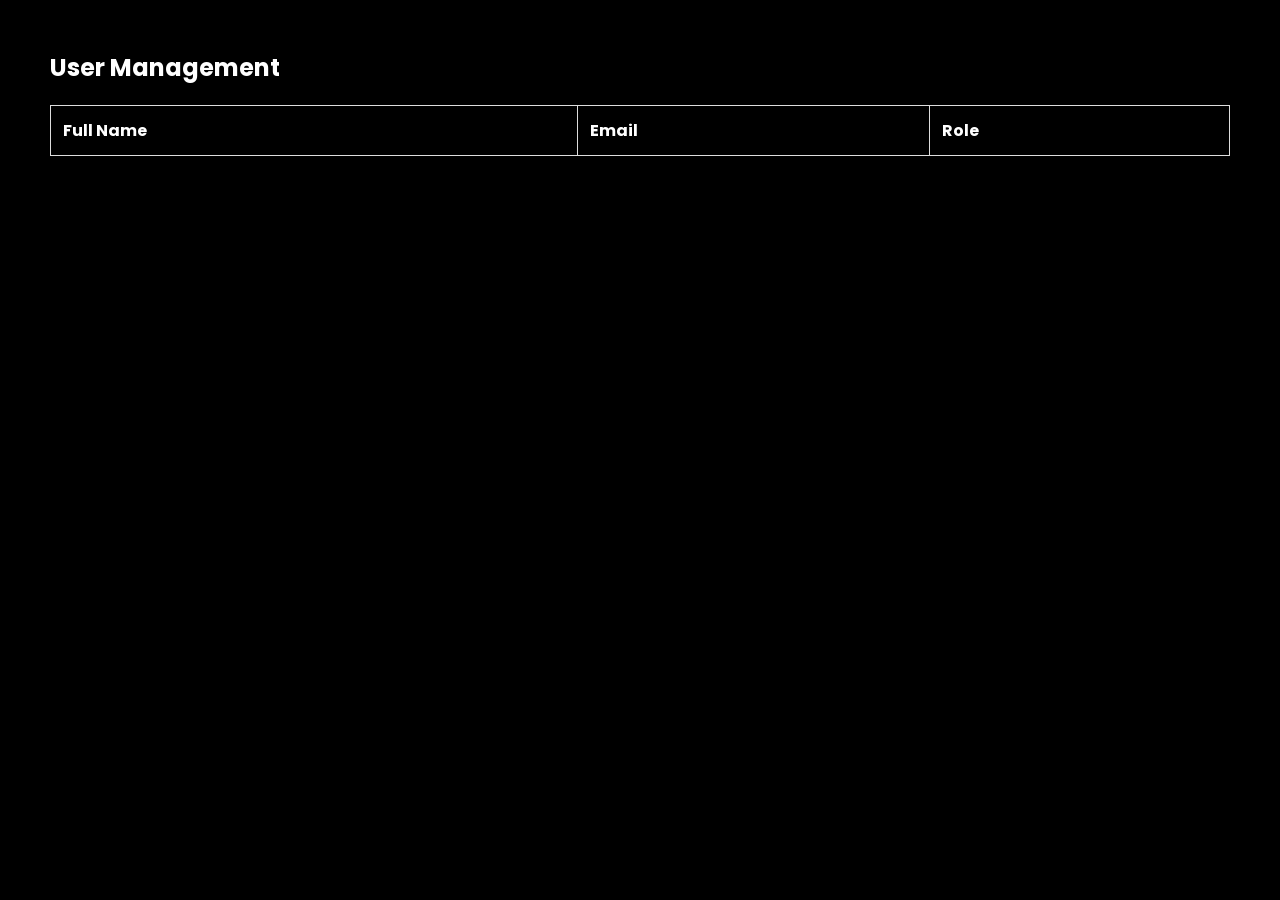
==== admin-dashboard.html @ a07a45c3 "Create admin-dashboard.html for user management" ====
<!DOCTYPE html>
<html lang="en">
<head>
    <title>Admin Dashboard</title>
    <link rel="stylesheet" href="style.css">
    <style>
        .admin-table { width: 100%; border-collapse: collapse; margin-top: 20px; }
        .admin-table th, .admin-table td { padding: 12px; border: 1px solid #ddd; text-align: left; }
    </style>
</head>
<body>
    <div style="padding: 50px;">
        <h2>User Management</h2>
        <table class="admin-table" id="userTable">
            <thead>
                <tr>
                    <th>Full Name</th>
                    <th>Email</th>
                    <th>Role</th>
                </tr>
            </thead>
            <tbody></tbody>
        </table>
    </div>

    <script>
        async function fetchUsers() {
            // Get your stored admin email from localStorage
            const adminEmail = localStorage.getItem('userEmail'); 

            const response = await fetch('https://roboland-backend.onrender.com/api/admin/users', {
                headers: { 'admin-email': adminEmail }
            });

            if (response.ok) {
                const users = await response.json();
                const tbody = document.querySelector('#userTable tbody');
                users.forEach(user => {
                    tbody.innerHTML += `<tr><td>${user.fullName}</td><td>${user.email}</td><td>${user.role}</td></tr>`;
                });
            } else {
                alert("Unauthorized access!");
                window.location.href = "login.html";
            }
        }
        fetchUsers();
    </script>
</body>
</html>
---- style.css ----
/* ==========================================
ROBOLAND v2 - CYBER NEON GREEN EDITION
Complete Replacement style.css
========================================== */

@import url('https://fonts.googleapis.com/css2?family=Poppins:wght@300;400;500;600;700;800&display=swap');

:root{
--primary:#00ff66;
--primary-dark:#00cc52;
--bg:#000000;
--bg-secondary:#050505;
--card:#111111;
--text:#ffffff;
--border:#00ff66;
}

*{
margin:0;
padding:0;
box-sizing:border-box;
font-family:'Poppins',sans-serif;
}

html{
scroll-behavior:smooth;
}

body{
background:var(--bg);
color:var(--text);
min-height:100vh;
overflow-x:hidden;
}

/* Background Glow */

body::before{
content:"";
position:fixed;
top:0;
left:0;
width:100%;
height:100%;

```
background:
radial-gradient(circle at top right,
rgba(0,255,102,.10),
transparent 35%);

pointer-events:none;
z-index:-1;
```

}

/* ==========================
NAVBAR
========================== */

.navbar{
display:flex;
justify-content:space-between;
align-items:center;

```
padding:20px 8%;

background:rgba(5,5,5,.95);

border-bottom:2px solid var(--primary);

position:sticky;
top:0;
z-index:1000;

backdrop-filter:blur(10px);
```

}

.logo{
font-size:30px;
font-weight:800;

```
color:var(--primary);

text-shadow:
0 0 10px var(--primary),
0 0 20px var(--primary);
```

}

.nav-links{
display:flex;
gap:25px;
list-style:none;
}

.nav-links a{
color:white;
text-decoration:none;
font-weight:500;
transition:.3s;
}

.nav-links a:hover{
color:var(--primary);

```
text-shadow:
0 0 10px var(--primary);
```

}

/* ==========================
HERO
========================== */

.hero{
height:100vh;

```
display:flex;
flex-direction:column;
justify-content:center;
align-items:center;

text-align:center;

padding:20px;

background:
linear-gradient(
rgba(0,0,0,.75),
rgba(0,0,0,.75)
),
url("https://images.unsplash.com/photo-1485827404703-89b55fcc595e");

background-size:cover;
background-position:center;
background-attachment:fixed;
```

}

.hero h1{
font-size:5rem;

```
color:var(--primary);

margin-bottom:20px;

text-shadow:
0 0 10px var(--primary),
0 0 20px var(--primary),
0 0 40px var(--primary);
```

}

.hero p{
max-width:850px;

```
font-size:1.4rem;

line-height:1.8;

margin-bottom:30px;
```

}

/* ==========================
BUTTONS
========================== */

.btn{
display:inline-block;

```
padding:15px 35px;

background:var(--primary);

color:black;

font-weight:700;

text-decoration:none;

border:none;

border-radius:50px;

cursor:pointer;

transition:.3s;
```

}

.btn:hover{

```
transform:
translateY(-5px);

box-shadow:
0 0 15px var(--primary),
0 0 30px var(--primary);
```

}

/* ==========================
SECTIONS
========================== */

section{
padding:90px 8%;
}

.section-title{

```
text-align:center;

color:var(--primary);

font-size:3rem;

margin-bottom:50px;

text-shadow:
0 0 10px var(--primary);
```

}

/* ==========================
GRID
========================== */

.grid{
display:grid;

```
grid-template-columns:
repeat(auto-fit,minmax(260px,1fr));

gap:25px;
```

}

/* ==========================
CARDS
========================== */

.card{
    background:var(--card);
    padding:25px;
    border-radius:20px;
    border:1px solid var(--border);
    transition:.4s;
}

.card.show{
opacity:1;
transform:translateY(0);
}

.card:hover{

```
transform:
translateY(-10px);

box-shadow:
0 0 20px var(--primary),
0 0 40px rgba(0,255,102,.35);
```

}

.card h3{
color:var(--primary);
margin-bottom:10px;
}

/* ==========================
STATS
========================== */

.stats{

```
display:grid;

grid-template-columns:
repeat(auto-fit,minmax(220px,1fr));

gap:20px;
```

}

.stats .card{
text-align:center;
}

.stats h2{

```
font-size:3rem;

color:var(--primary);

margin-bottom:10px;

text-shadow:
0 0 15px var(--primary);
```

}

/* ==========================
PROJECTS
========================== */

.project-card{
display:flex;
flex-direction:column;
justify-content:space-between;
min-height:260px;
}

.project-card p{
margin-bottom:20px;
}

/* ==========================
FORMS
========================== */

.form-container{

```
max-width:500px;

margin:50px auto;

background:var(--card);

padding:35px;

border-radius:20px;

border:1px solid var(--primary);

box-shadow:
0 0 20px rgba(0,255,102,.15);
```

}

.form-container h2{

```
text-align:center;

margin-bottom:25px;

color:var(--primary);
```

}

.form-container input,
.form-container select{

```
width:100%;

padding:14px;

margin:10px 0;

border:none;

border-radius:10px;

background:#ffffff;

color:#000000;
```

}

.form-container input:focus,
.form-container select:focus{

```
outline:2px solid var(--primary);
```

}

.form-container button{
width:100%;
}

/* ==========================
DASHBOARD
========================== */

.dashboard-grid{

```
display:grid;

grid-template-columns:
repeat(auto-fit,minmax(220px,1fr));

gap:20px;
```

}

.dashboard-grid .card{

```
min-height:150px;

display:flex;
flex-direction:column;
justify-content:center;
text-align:center;
```

}

.dashboard-grid h2{

```
font-size:2.2rem;

color:var(--primary);

margin-bottom:10px;
```

}

/* ==========================
CHATBOT
========================== */

#chatBox{

```
height:350px;

overflow-y:auto;

background:#0a0a0a;

border:1px solid var(--primary);

border-radius:15px;

padding:15px;

box-shadow:
0 0 15px rgba(0,255,102,.25);
```

}

#userInput{

```
width:100%;

padding:14px;

margin-top:15px;

border:none;

border-radius:10px;
```

}

.bot-msg{

```
background:#151515;

color:var(--primary);

padding:12px;

margin:10px 0;

border-radius:12px;
```

}

.user-msg{

```
background:var(--primary);

color:black;

padding:12px;

margin:10px 0;

border-radius:12px;

text-align:right;
```

}

/* ==========================
CERTIFICATE PAGE
========================== */

#certificateResult{

```
max-width:700px;

margin:auto;
```

}

#certificateResult p{

```
font-size:18px;
```

}

#certificateId{

```
margin-bottom:15px;
```

}

/* ==========================
SOCIAL ICONS
========================== */

.social{
margin-top:25px;
}

.social a{

```
font-size:35px;

color:var(--primary);

margin:15px;

transition:.3s;
```

}

.social a:hover{

```
text-shadow:
0 0 15px var(--primary);
```

}

/* ==========================
FOOTER
========================== */

footer{

```
background:var(--bg-secondary);

border-top:1px solid var(--primary);

text-align:center;

padding:30px;

margin-top:50px;
```

}

/* ==========================
SCROLLBAR
========================== */

::-webkit-scrollbar{
width:8px;
}

::-webkit-scrollbar-track{
background:#000;
}

::-webkit-scrollbar-thumb{
background:var(--primary);
border-radius:10px;
}

/* ==========================
MOBILE
========================== */

@media(max-width:768px){

```
.navbar{
    flex-direction:column;
    gap:15px;
}

.nav-links{
    flex-wrap:wrap;
    justify-content:center;
}

.hero h1{
    font-size:2.7rem;
}

.hero p{
    font-size:1rem;
}

.section-title{
    font-size:2rem;
}

.stats h2{
    font-size:2rem;
}

section{
    padding:70px 6%;
}
```

}

/* ==========================
AUTH PAGES (Google-Style)
========================== */

.auth-body {
    background-color: #f0f2f5 !important;
    display: flex;
    justify-content: center;
    align-items: center;
    min-height: 100vh;
    margin: 0;
}

.auth-container {
    background: #ffffff;
    padding: 48px 40px 36px;
    border-radius: 8px;
    box-shadow: 0 1px 3px rgba(0,0,0,0.12), 0 1px 2px rgba(0,0,0,0.24);
    width: 100%;
    max-width: 450px;
    text-align: center;
    color: #202124;
}

.auth-container h2 {
    color: #202124;
    font-weight: 500;
    margin-bottom: 10px;
    font-size: 24px;
}

.auth-container p {
    color: #5f6368;
    margin-bottom: 30px;
    font-size: 16px;
}

.auth-input {
    width: 100%;
    padding: 13px 15px;
    margin: 10px 0;
    border: 1px solid #dadce0;
    border-radius: 4px;
    font-size: 16px;
    color: #000;
}

.auth-input:focus {
    outline: none;
    border: 2px solid #1a73e8;
}

.auth-btn {
    width: 100%;
    background-color: #1a73e8;
    color: white;
    border: none;
    padding: 12px 24px;
    border-radius: 4px;
    font-weight: 500;
    cursor: pointer;
    margin-top: 20px;
    font-size: 14px;
}

.auth-btn:hover {
    background-color: #1557b0;
}
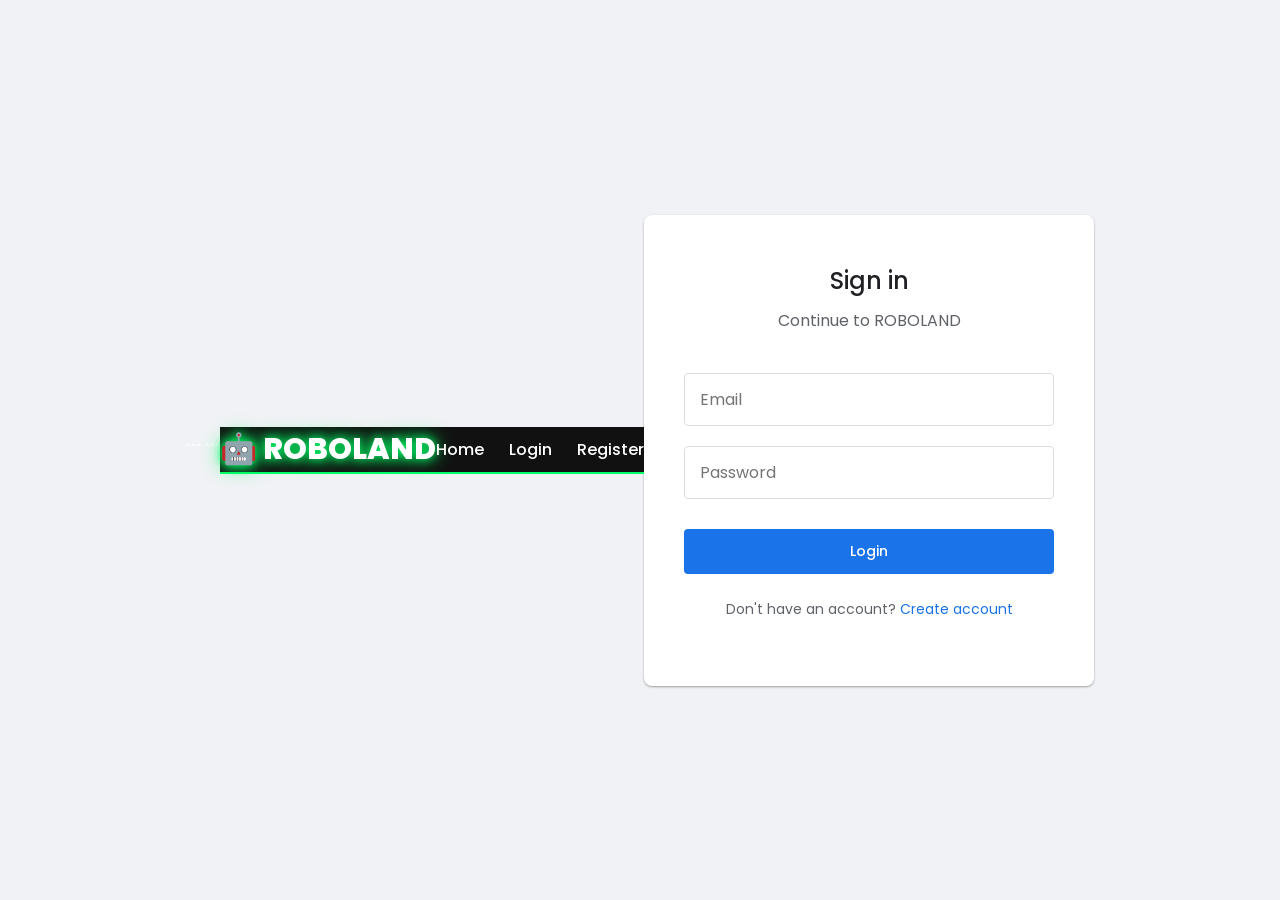
==== commit 58f49a0c: "Revamp admin dashboard with layout and security updates Enhanced the admin dashboard with improved l" ====
--- a/admin-dashboard.html
+++ b/admin-dashboard.html
@@ -1,48 +1,112 @@
 <!DOCTYPE html>
 <html lang="en">
 <head>
-    <title>Admin Dashboard</title>
+    <meta charset="UTF-8">
+    <meta name="viewport" content="width=device-width, initial-scale=1.0">
+    <title>ROBOLAND | Admin Dashboard</title>
+    <!-- Links to your main style.css for design variables -->
     <link rel="stylesheet" href="style.css">
     <style>
-        .admin-table { width: 100%; border-collapse: collapse; margin-top: 20px; }
-        .admin-table th, .admin-table td { padding: 12px; border: 1px solid #ddd; text-align: left; }
+        /* Admin-specific layout adjustments */
+        body { padding: 50px 8%; }
+        h2 { color: var(--primary); margin-bottom: 20px; text-shadow: 0 0 10px var(--primary); }
+        
+        .admin-table { 
+            width: 100%; 
+            border-collapse: collapse; 
+            background: var(--card); 
+            border: 1px solid var(--border);
+            border-radius: 20px;
+            overflow: hidden;
+            margin-top: 20px;
+        }
+        .admin-table th { 
+            background: var(--primary); 
+            color: black; 
+            padding: 15px; 
+            text-align: left; 
+        }
+        .admin-table td { 
+            padding: 15px; 
+            border-bottom: 1px solid #333; 
+            color: white; 
+        }
+        .admin-table tr:hover { background: #1a1a1a; }
+        
+        .top-bar { display: flex; justify-content: space-between; align-items: center; margin-bottom: 30px; }
     </style>
 </head>
 <body>
-    <div style="padding: 50px;">
+
+    <div class="top-bar">
         <h2>User Management</h2>
-        <table class="admin-table" id="userTable">
-            <thead>
-                <tr>
-                    <th>Full Name</th>
-                    <th>Email</th>
-                    <th>Role</th>
-                </tr>
-            </thead>
-            <tbody></tbody>
-        </table>
+        <button class="btn" onclick="logout()">Logout</button>
     </div>
 
+    <table class="admin-table" id="userTable">
+        <thead>
+            <tr>
+                <th>Full Name</th>
+                <th>Email</th>
+                <th>Role</th>
+            </tr>
+        </thead>
+        <tbody>
+            <!-- Users will be injected here by JavaScript -->
+        </tbody>
+    </table>
+
     <script>
-        async function fetchUsers() {
-            // Get your stored admin email from localStorage
-            const adminEmail = localStorage.getItem('userEmail'); 
+        // 1. Security Check: Immediately redirect if not authorized
+        function checkAccess() {
+            const adminEmail = localStorage.getItem('userEmail');
+            const userRole = localStorage.getItem('userRole');
 
-            const response = await fetch('https://roboland-backend.onrender.com/api/admin/users', {
-                headers: { 'admin-email': adminEmail }
-            });
-
-            if (response.ok) {
-                const users = await response.json();
-                const tbody = document.querySelector('#userTable tbody');
-                users.forEach(user => {
-                    tbody.innerHTML += `<tr><td>${user.fullName}</td><td>${user.email}</td><td>${user.role}</td></tr>`;
-                });
-            } else {
-                alert("Unauthorized access!");
+            if (!adminEmail || userRole !== 'admin') {
+                alert("Unauthorized access! Redirecting to login.");
                 window.location.href = "login.html";
             }
         }
+
+        // 2. Fetch all users from Backend
+        async function fetchUsers() {
+            const adminEmail = localStorage.getItem('userEmail');
+
+            try {
+                const response = await fetch('https://roboland-backend.onrender.com/api/admin/users', {
+                    headers: { 'admin-email': adminEmail }
+                });
+
+                if (response.ok) {
+                    const users = await response.json();
+                    const tbody = document.querySelector('#userTable tbody');
+                    tbody.innerHTML = ""; // Clear table
+                    
+                    users.forEach(user => {
+                        tbody.innerHTML += `
+                            <tr>
+                                <td>${user.fullName}</td>
+                                <td>${user.email}</td>
+                                <td>${user.role}</td>
+                            </tr>`;
+                    });
+                } else {
+                    throw new Error("Unauthorized");
+                }
+            } catch (err) {
+                alert("Session expired or unauthorized.");
+                logout();
+            }
+        }
+
+        // 3. Logout function
+        function logout() {
+            localStorage.clear();
+            window.location.href = "login.html";
+        }
+
+        // Initialize dashboard
+        checkAccess();
         fetchUsers();
     </script>
 </body>
